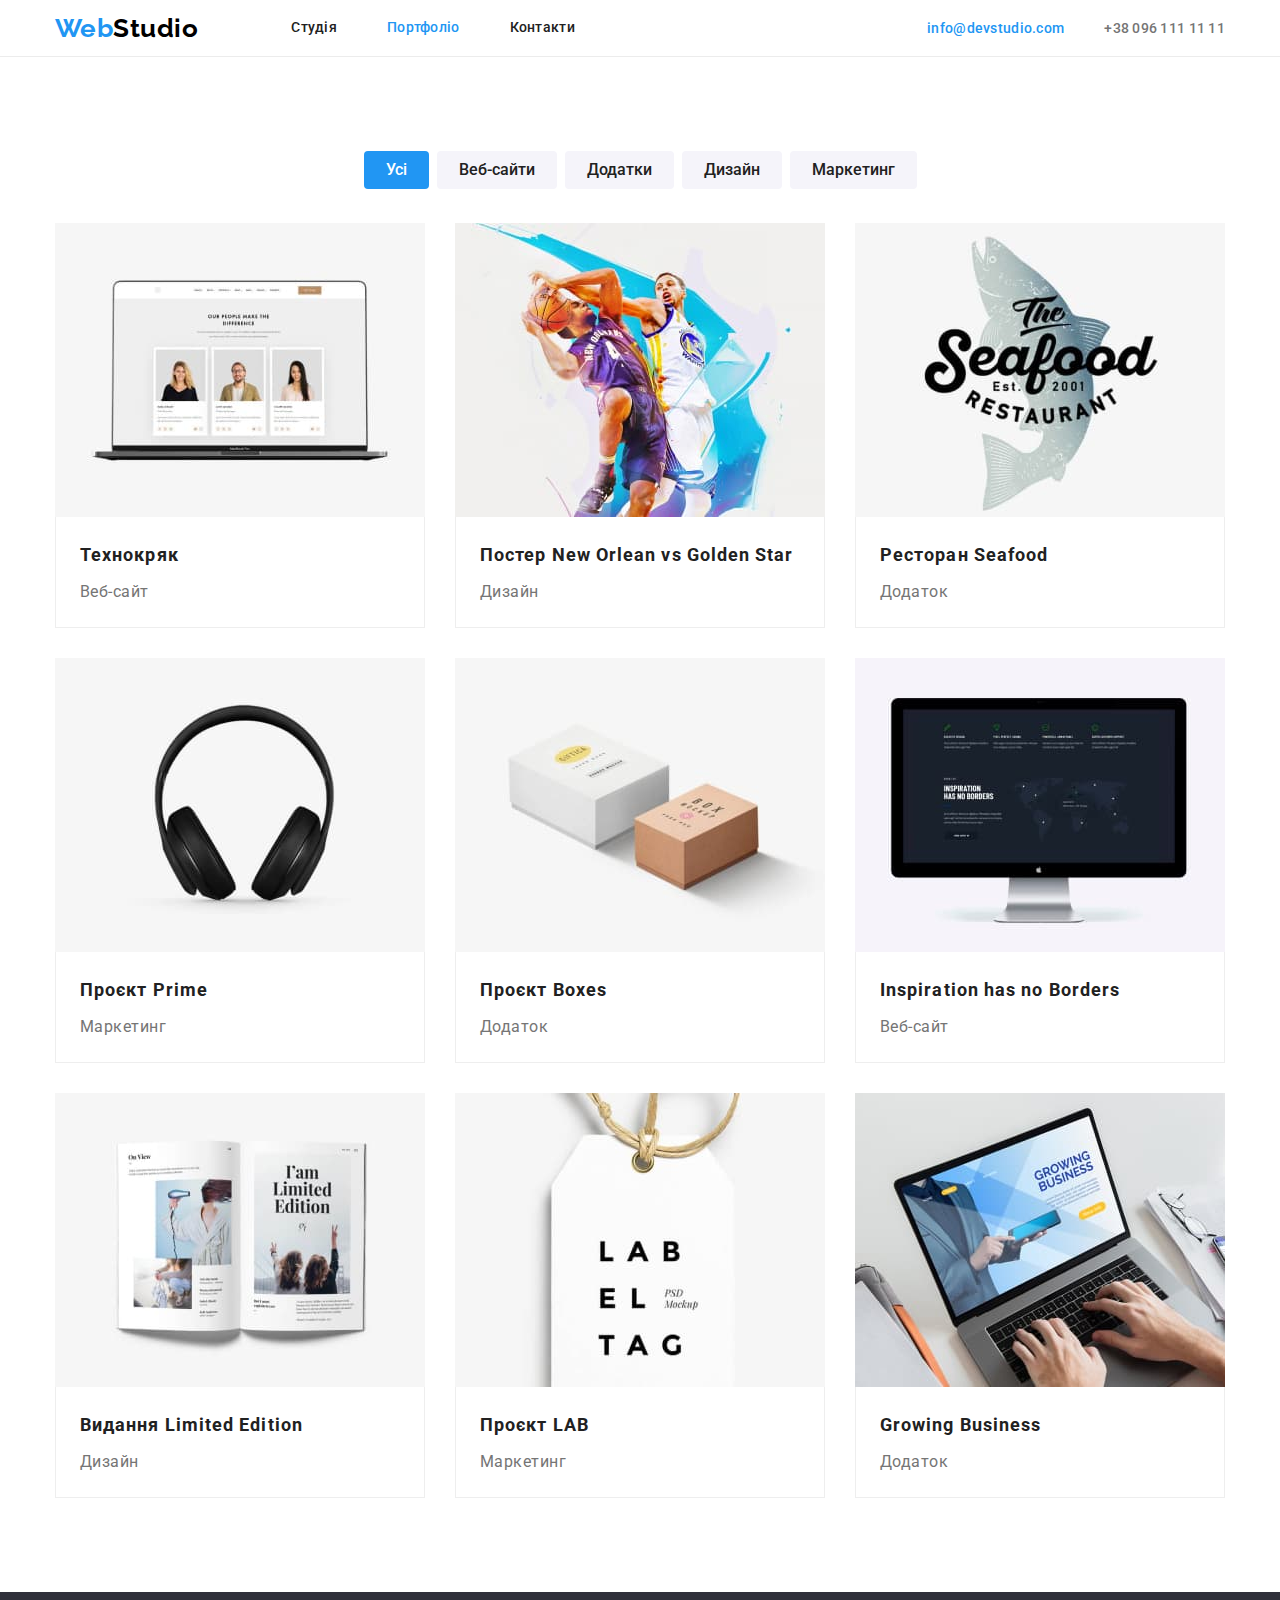
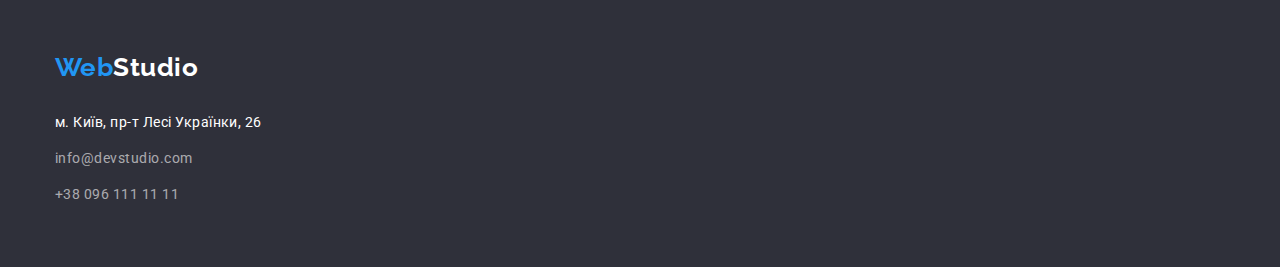
==== portfolio.html @ bfc23641 "hw4 start" ====
<!DOCTYPE html>
<html lang="uk">
<head>
    <meta charset="UTF-8">
    <meta http-equiv="X-UA-Compatible" content="IE=edge">
    <meta name="viewport" content="width=device-width, initial-scale=1.0">
    <title>WebStudio. Портфоліо</title>
    <link href="https://fonts.googleapis.com/css2?family=Raleway:wght@700&family=Roboto:wght@400;500;700;900&display=swap"
        rel="stylesheet">
    <link rel="stylesheet" href="https://cdnjs.cloudflare.com/ajax/libs/modern-normalize/1.1.0/modern-normalize.min.css">
    <link rel="stylesheet" href="./css/styles.css">
</head>
<body>
    <!--Page header-->
    <header class="page-header">
        <div class="container">
        <nav class="nav">
            <!--Logo-->
            <a href="/" class="logo">Web<span class="studio-header">Studio</span></a>
            <!--Links to other pages-->
            <ul class="site-nav list">
                <li class="item"><a href="./index.html" class="link">Студія</a></li>
                <li class="item"><a href="./portfolio.html" class="link current">Портфоліо</a></li>
                <li class="item"><a href="" class="link">Контакти</a></li>
            </ul>        
        <!--Contacts-->
        <ul class="contact-nav list">
            <li class="item"><a href="mailto:info@devstudio.com" class="link mail">info@devstudio.com</a></li>
            <li class="item"><a href="tel:+380961111111" class="link tel">+38 096 111 11 11</a></li>
        </ul>
        </nav>
        </div>
    </header>
    <!-- Main content -->
    <main>
        <section class="portfolio">
            <div class="container">
                <h1 hidden>Портфоліо</h1>
                <!-- Buttons -->
                <ul class="buttons list">
                    <li class="item"><button class="link all" type="button">Усі</button></li>
                    <li class="item"><button class="link" type="button">Веб-сайти</button></li>
                    <li class="item"><button class="link" type="button">Додатки</button></li>
                    <li class="item"><button class="link" type="button">Дизайн</button></li>
                    <li class="item"><button class="link" type="button">Маркетинг</button></li>
                </ul>
                <!-- Projects -->
                <ul class="works list">
                    <li class="item">
                        <article class="card">
                            <a href="" class="service">
                                <div class="thumb">
                                    <img src="./images/img1.jpg" alt="Фото людей на мніторі" width="370">
                                </div>
                                <div class="case">                                
                                    <h2 class="title">Технокряк</h2>
                                    <p class="text">Веб-сайт</p>
                                </div>
                            </a>
                        </article>
                    </li>
                    <li class="item">
                        <article class="card">
                            <a href="" class="service">
                                <div class="thumb">
                                    <img src="./images/img2.jpg" alt="Баскетболісти" width="370">
                                </div>
                                <div class="case">
                                    <h2 class="title">Постер New Orlean vs Golden Star</h2>
                                    <p class="text">Дизайн</p>
                                </div>
                            </a>
                        </article>
                    </li>
                    <li class="item">
                        <article class="card">
                            <a href="" class="service">
                                <div class="thumb">
                                    <img src="./images/img3.jpg" alt="Логотип ресторану" width="370">
                                </div>
                                <div class="case">
                                    <h2 class="title">Ресторан Seafood</h2>
                                    <p class="text">Додаток</p>
                                </div>
                            </a>
                        </article>
                    </li>
                    <li class="item">
                        <article class="card">
                            <a href="" class="service">
                                <div class="thumb">
                                    <img src="./images/img4.jpg" alt="Навухники" width="370">
                                </div>
                                <div class="case">
                                    <h2 class="title">Проєкт Prime</h2>
                                    <p class="text">Маркетинг</p>
                                </div>
                            </a>
                        </article>
                    </li>
                    <li class="item">
                        <article class="card">
                            <a href="" class="service">
                                <div class="thumb">
                                    <img src="./images/img5.jpg" alt="Коробки" width="370">
                                </div>
                                <div class="case">
                                    <h2 class="title">Проєкт Boxes</h2>
                                    <p class="text">Додаток</p>
                                </div>
                            </a>
                        </article>
                    </li>
                    <li class="item">
                        <article class="card">
                            <a href="" class="service">
                                <div class="thumb">
                                    <img src="./images/img6.jpg" alt="Монітор" width="370">
                                </div>
                                <div class="case">
                                    <h2 class="title">Inspiration has no Borders</h2>
                                    <p class="text">Веб-сайт</p>
                                </div>
                            </a>
                        </article>
                    </li>
                    <li class="item">
                        <article class="card">
                            <a href="" class="service">
                                <div class="thumb">
                                    <img src="./images/img7.jpg" alt="Журнал" width="370">
                                </div>
                                <div class="case">
                                    <h2 class="title">Видання Limited Edition</h2>
                                    <p class="text">Дизайн</p>
                                </div>
                            </a>
                        </article>
                    </li>
                    <li class="item">
                        <article class="card">
                            <a href="" class="service">
                                <div class="thumb">
                                    <img src="./images/img8.jpg" alt="Етикетка" width="370">
                                </div>
                                <div class="case">
                                    <h2 class="title">Проєкт LAB</h2>
                                    <p class="text">Маркетинг</p>
                                </div>
                            </a>
                        </article>
                    </li>
                    <li class="item">
                        <article class="card">
                            <a href="" class="service">
                                <div class="thumb">
                                    <img src="./images/img9.jpg" alt="Ноутбук" width="370">
                                </div>
                                <div class="case">
                                    <h2 class="title">Growing Business</h2>
                                    <p class="text">Додаток</p>
                                </div>
                        </a>
                        </article>
                    </li>
                </ul>                
            </div>
        </section>
    </main>
    <!-- Footer -->
    <footer class="footer">
        <div class="container">
            <a href="/" class="logo">Web<span class="studio-footer">Studio</span></a>
            <address class="address">
                <p class="map">м. Київ, пр-т Лесі Українки, 26</p>
                <a href="mailto:info@devstudio.com" class="link mail">info@devstudio.com</a>
                <a href="tel:+380961111111" class="link tel">+38 096 111 11 11</a>
            </address>
        </div>
    </footer>
</body>
</html>
---- css/styles.css ----
/* основной цвет текста #212121*/
/* вторичный цвет теста #757575*/
/* цвет акцента #2196F3*/
/* белый цвет текста #FFFFFF*/
/* черный цвет лого #000000*/
/* серый цвет текста в футере rgba(255, 255, 255, 0.6)*/
/* бэкграунд цвет основной #FFFFFF */
/* бэкграунд цвет второстепенный #F5F4FA */
/* бэкграунд цвет хедера #FFFFFF */
/* бэкграунд кнопок фильтра #F5F4FA */
/* бэкграунд цвет футера и героя #2F303A */
/* цвет ссылок футера rgba(255, 255, 255, 0.6) */

*,
*::before,
*::after {
    box-sizing: border-box;
}

:root {
    --primary-text-color: #212121;
    --secondary-text-color: #757575;
    --accent-color: #2196F3;
    --primary-white-color: #FFFFFF;
    --works-item-gap: 30px;
}

body {
    background-color: #FFFFFF;
    color: var(--primary-text-color);

    font-family: roboto, sans-serif;
    letter-spacing: 0.03em;
    font-weight: 500;
}

.list {
    list-style: none;

    padding: 0;
    margin: 0;
}

.page-header {
    border-bottom: 1px solid #ECECEC;
}

.container {
    margin-left: auto;
    margin-right: auto;
    padding-left: 15px;
    padding-right: 15px;
    width: 1200px;
}

img {
    display: block;
    min-width: 100%;
    height: auto;
}

/* Logo */
.logo {
    color: var(--accent-color);

    text-decoration: none;
    font-family: raleway, cursive;
    font-weight: 700;
    font-size: 26px;
    line-height: 1.19;
}

.studio-header {
    color: #000000;
}

.studio-footer {
    color: #FFFFFF;
}

.logo:hover,
.logo:focus {
    color: var(--accent-color);
}

/* Site nav */
.nav {
    display: flex;
    align-items: center;
}
.site-nav {
    display: flex;
    margin-left: 93px;
}

.site-nav .item:not(:last-child) {
    margin-right: 50px;
}

.site-nav .link {
    display: block;
    padding-top: 20px;
    padding-bottom: 20px;

    color: var(--primary-text-color);

    text-decoration: none;
    font-size: 14px;
    line-height: 1.14;
    letter-spacing: 0.02em;

    
}

.site-nav .link:hover,
.site-nav .link:focus {
    color: var(--accent-color);
}

.site-nav .current{
    color: var(--accent-color);
}

/* Contact nav */
.contact-nav {
    display: flex;
    margin-left: auto;
}

.contact-nav .item+ .item {
    padding-left: 40px;
}

.contact-nav .link {
    text-decoration: none;
    font-size: 14px;
    line-height: 1.14;
    letter-spacing: 0.02em;
}

.contact-nav .mail {
    color: var(--accent-color);
}

.contact-nav .tel {
    color: var(--secondary-text-color);
}

.contact-nav .link:hover,
.contact-nav .link:focus {
    color: var(--accent-color);
}

/* Hero */
.hero {
    background-color: #2F303A;
    text-align: center;
}

.hero .container {
    padding-top: 200px;
    padding-bottom: 200px;
    text-align: center;
}

.hero .title {
    color: #FFFFFF;

    font-weight: 900;
    font-size: 44px;
    line-height: 1.36;    
    letter-spacing: 0.06em;
    text-transform: uppercase;

    margin-top: 0;
    margin-bottom: 30px;
}

button {
    font-family: inherit;
}

.button {
    background-color: var(--accent-color);
    color: var(--primary-white-color);

    border-radius: 4px;
    padding: 10px 24px;
    text-align: center;
    min-width: 200px;
}

.hero .button {
    font-weight: 700;
    font-size: 16px;
    line-height: 1.88;
    align-items: center;
    text-align: center;
    letter-spacing: 0.06em;
}

.button:hover,
.button:focus {
    color: aqua;
    background-color: var(--secondary-text-color);
}

/* Section */
.section-title {
    color: var(--primary-text-color);

    font-weight: 700;
    font-size: 36px;
    line-height: 1.17;
    text-align: center;

    margin-top: 0;
    margin-bottom: 50px;
}

/* Features */
.advantage .container {
    margin-top: 94px;
    margin-bottom: 94px;
}
.feature .title {
    color: var(--primary-text-color);

    font-weight: 700;
    font-size: 14px;
    line-height: 1.14;
    text-transform: uppercase;

    margin-top: 0;
    margin-bottom: 10px;
}

.feature {
    display: flex;
}

.feature .item+ .item {
    padding-left: 30px;
}

.feature .text {
    color: var(--secondary-text-color);

    font-weight: 400;
    font-size: 14px;
    line-height: 1.71;

    margin-top: 0;
    margin-bottom: 0;
}

/* Team */
.team {
    background-color: #F5F4FA;
}

.team .container {
    margin-top: 94px;
    padding-top: 94px;
    padding-bottom: 94px;
}

.feature .name {
    font-size: 16px;
    line-height: 1.19;
    text-align: center;

    margin-top: 0px;
    margin-bottom: 10px;
}

.feature .cards {
    box-shadow: 0px 1px 3px rgba(0, 0, 0, 0.12), 0px 1px 1px rgba(0, 0, 0, 0.14), 0px 2px 1px rgba(0, 0, 0, 0.2);
    border-radius: 0 0 4px 4px;
    overflow: hidden;
}

.team .text {
    font-weight: 400;
    font-size: 16px;
    line-height: 1.19;
    text-align: center;
}

.cards .person {
    padding: 30px 0;
}

.feature .person {
    background-color: #FFFFFF;    
}

/* Filter */
.buttons {
    display: flex;
    align-items: center;
    justify-content: center;    
}

.buttons .item+ .item {
    padding-left: 8px;
}

.container .buttons {
    margin-top: 94px;
    margin-bottom: 34px;
}

.buttons .link {
    border-style: none;
    border-radius: 4px;
    padding: 6px 22px;
    text-align: center;

    color: var(--primary-text-color);
    background-color: #F5F4FA;

    font-weight: 500;
    font-size: 16px;
    line-height: 1.63;
    text-align: center;
}

.buttons .link:hover,
.buttons .link:focus {
    color: aqua;
    background-color: var(--secondary-text-color);
}

.buttons .all {
    background-color: var(--accent-color);
    color: var(--primary-white-color);
}

.buttons .link {
    cursor: pointer;
}

/* Portfolio */
.works {
    display: flex;
    flex-wrap: wrap;

    margin-left: calc(-1 * var(--works-item-gap));
    margin-top: calc( -1 * var(--works-item-gap));
}

.works .item {
    flex-basis: calc(100% / 3 - var(--works-item-gap));
    margin-left: var(--works-item-gap);
    margin-top: var(--works-item-gap);
}

.works .service {
    text-decoration: none;
}

.works .text {
    color: var(--secondary-text-color);

    font-weight: 400;
    font-size: 16px;
    line-height: 1.88;
}

.works .title {
    color: var(--primary-text-color);

    font-weight: 700;
    font-size: 18px;
    line-height: 2;
    letter-spacing: 0.06em;
}

/* Card */
.case .title {
    margin-top: 0;
    margin-bottom: 0;
}

.case .text {
    margin-top: 4px;
    margin-bottom: 0;
}

.card .case {
    padding: 20px 24px;
    border-left: 1px solid #EEEEEE;
    border-right: 1px solid #EEEEEE;
    border-bottom: 1px solid #EEEEEE;
}

.portfolio .container {
    margin-bottom: 94px;
}

/* Footer */
.footer {
    background-color: #2F303A;
}

.footer {
    padding-top: 60px;
    padding-bottom: 60px;
}

.address .map {
    color: #FFFFFF;

    margin-top: 0;
    margin-bottom: 0;
}

.address .link {
    text-decoration: none;
    color: rgba(255, 255, 255, 0.6);

    display: block;
}

.address .link:hover,
.address .link:focus {
    color: aqua;
    background-color: var(--secondary-text-color)
}

.address {
    font-style: normal;
    margin-top: 28px;
}

.address .map,
.address .link {
    font-weight: 400;
    font-size: 14px;
    line-height: 1.71;
}

.address .mail {
    margin-top: 12px;
    margin-bottom: 12px;
}
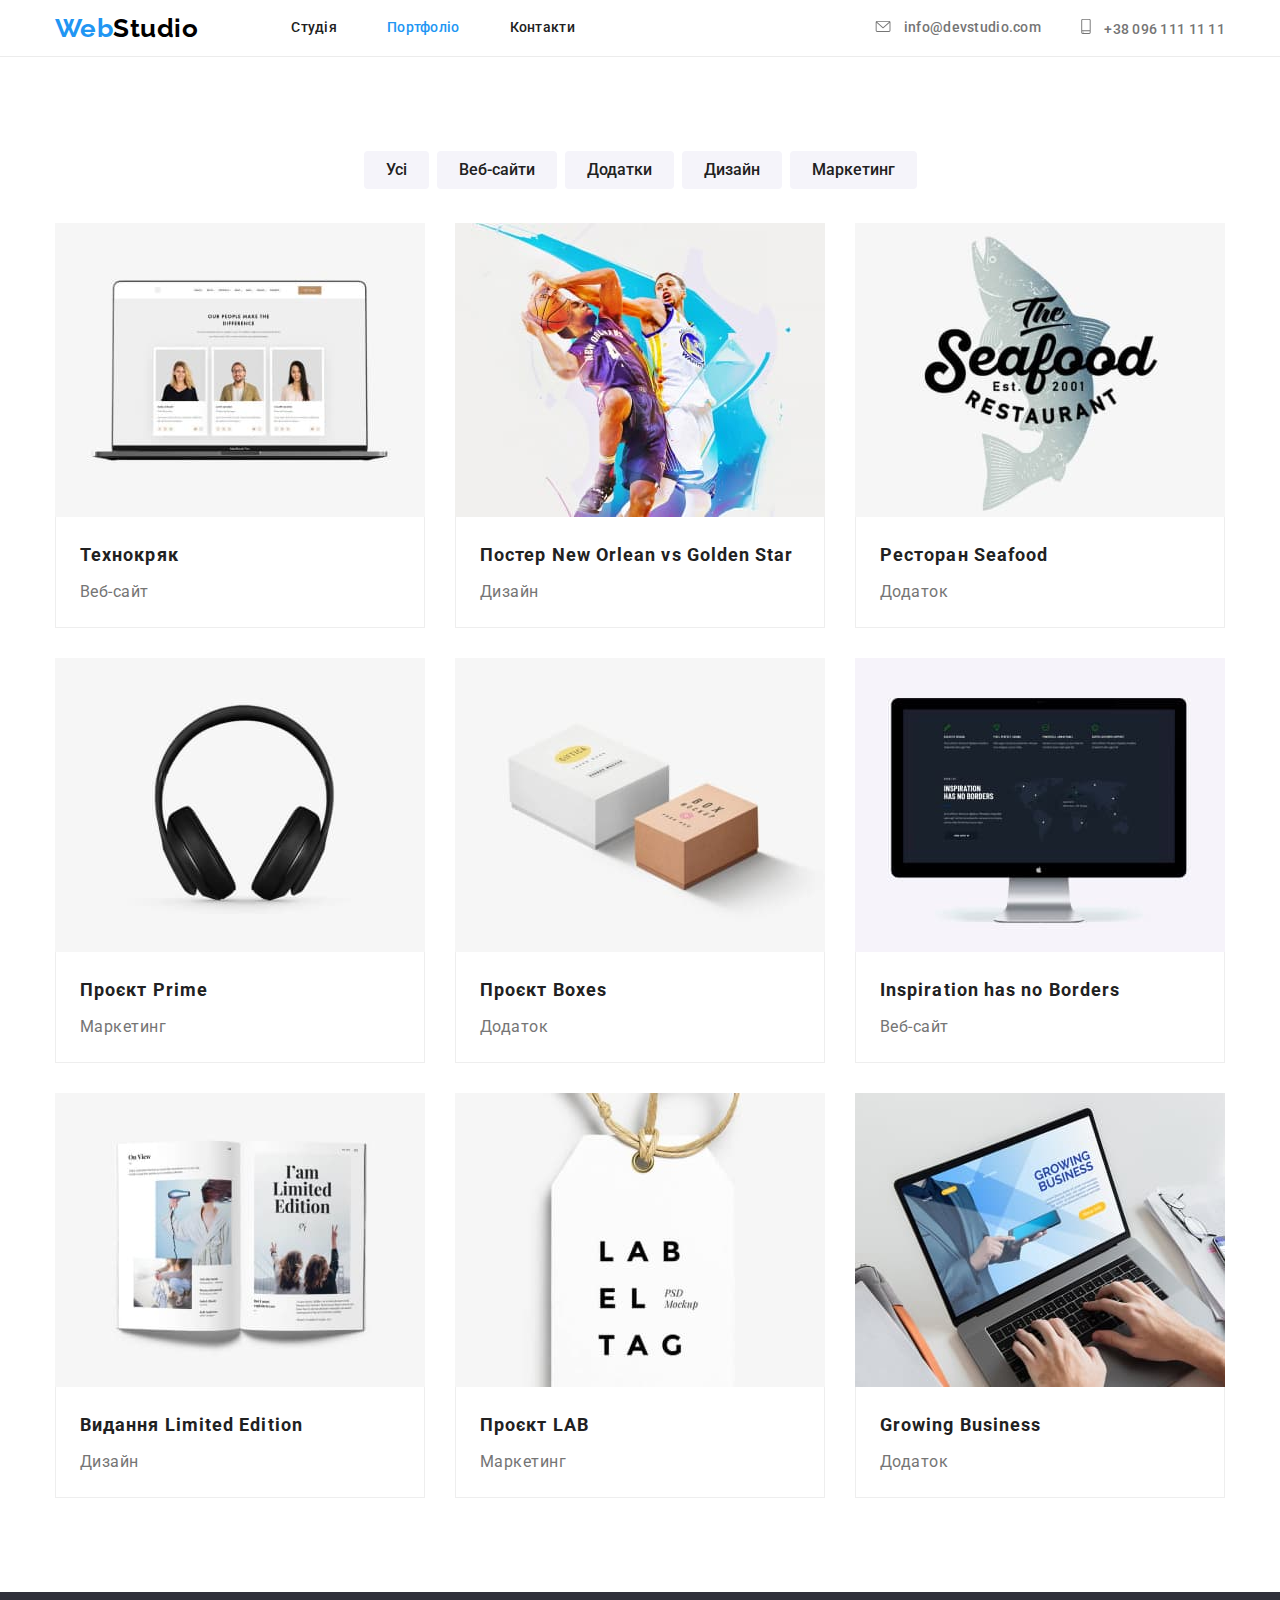
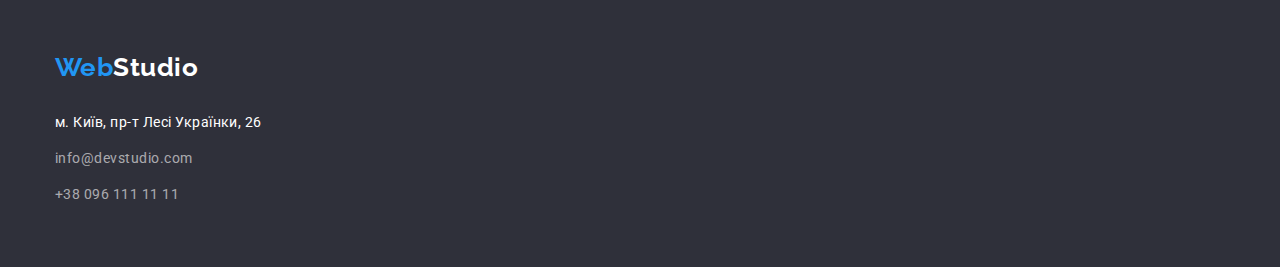
==== commit 9cd137ff: "hw4 header done" ====
--- a/portfolio.html
+++ b/portfolio.html
@@ -25,8 +25,22 @@
             </ul>        
         <!--Contacts-->
         <ul class="contact-nav list">
-            <li class="item"><a href="mailto:info@devstudio.com" class="link mail">info@devstudio.com</a></li>
-            <li class="item"><a href="tel:+380961111111" class="link tel">+38 096 111 11 11</a></li>
+            <li class="item">
+                <a href="mailto:info@devstudio.com" class="link mail">
+                    <svg class="icon" width="16" height="12">
+                        <use href="./images/icons.svg#envelope"></use>
+                    </svg>                    
+                    info@devstudio.com
+                </a>
+            </li>
+            <li class="item">
+                <a href="tel:+380961111111" class="link tel">
+                    <svg class="icon" width="10" height="16">
+                        <use href="./images/icons.svg#smartphone"></use>
+                    </svg>
+                    +38 096 111 11 11
+                </a>
+            </li>
         </ul>
         </nav>
         </div>
--- a/css/styles.css
+++ b/css/styles.css
@@ -10,6 +10,7 @@
 /* бэкграунд кнопок фильтра #F5F4FA */
 /* бэкграунд цвет футера и героя #2F303A */
 /* цвет ссылок футера rgba(255, 255, 255, 0.6) */
+/* цвет неактивной иконки #AFB1B8 */
 
 *,
 *::before,
@@ -23,6 +24,7 @@
     --accent-color: #2196F3;
     --primary-white-color: #FFFFFF;
     --works-item-gap: 30px;
+    --inactive-icon: #AFB1B8;
 }
 
 body {
@@ -136,13 +138,7 @@
     font-size: 14px;
     line-height: 1.14;
     letter-spacing: 0.02em;
-}
-
-.contact-nav .mail {
-    color: var(--accent-color);
-}
-
-.contact-nav .tel {
+
     color: var(--secondary-text-color);
 }
 
@@ -151,10 +147,23 @@
     color: var(--accent-color);
 }
 
+.contact-nav .icon {
+    fill: currentColor;
+    margin-right: 10px;
+}
+
 /* Hero */
 .hero {
+    max-width: 1600px;
+    height: 600px;
+    margin-left: auto;
+    margin-right: auto;
+
+    background-image: linear-gradient(rgba(47, 48, 58, 0.4),rgba(47, 48, 58, 0.4)),url(../images/banner.jpg);
     background-color: #2F303A;
-    text-align: center;
+    background-repeat: no-repeat;
+    background-size: cover;
+    background-position: center;
 }
 
 .hero .container {
@@ -184,6 +193,7 @@
     background-color: var(--accent-color);
     color: var(--primary-white-color);
 
+    border-style: none;
     border-radius: 4px;
     padding: 10px 24px;
     text-align: center;
@@ -201,8 +211,8 @@
 
 .button:hover,
 .button:focus {
-    color: aqua;
-    background-color: var(--secondary-text-color);
+    color: var(--accent-color);
+    background-color: var(--primary-white-color);
 }
 
 /* Section */
@@ -285,6 +295,7 @@
     font-size: 16px;
     line-height: 1.19;
     text-align: center;
+    margin-bottom: 16px;
 }
 
 .cards .person {
@@ -293,6 +304,42 @@
 
 .feature .person {
     background-color: #FFFFFF;    
+}
+
+.team-soc-list {
+    display: flex;
+    justify-content: center;
+    align-items: center;
+}
+
+.team-soc-items {
+    width: 44px;
+    height: 44px;
+}
+
+.team-soc-items:not(:last-child) {
+    margin-right: 10px;
+}
+
+.team-soc-link {
+    width: 100%;
+    height: 100%;
+    display: flex;
+    border-radius: 50%;
+    justify-content: center;
+    align-items: center;
+}
+
+.team-soc-link:hover {
+    background-color: var(--accent-color);
+}
+
+.team-soc-link:hover .team-soc-icons {
+    fill: var(--primary-white-color);
+}
+
+.team-soc-icons {
+    fill: var(--inactive-icon);
 }
 
 /* Filter */
@@ -328,13 +375,8 @@
 
 .buttons .link:hover,
 .buttons .link:focus {
-    color: aqua;
-    background-color: var(--secondary-text-color);
-}
-
-.buttons .all {
+    color: var(--primary-white-color);
     background-color: var(--accent-color);
-    color: var(--primary-white-color);
 }
 
 .buttons .link {
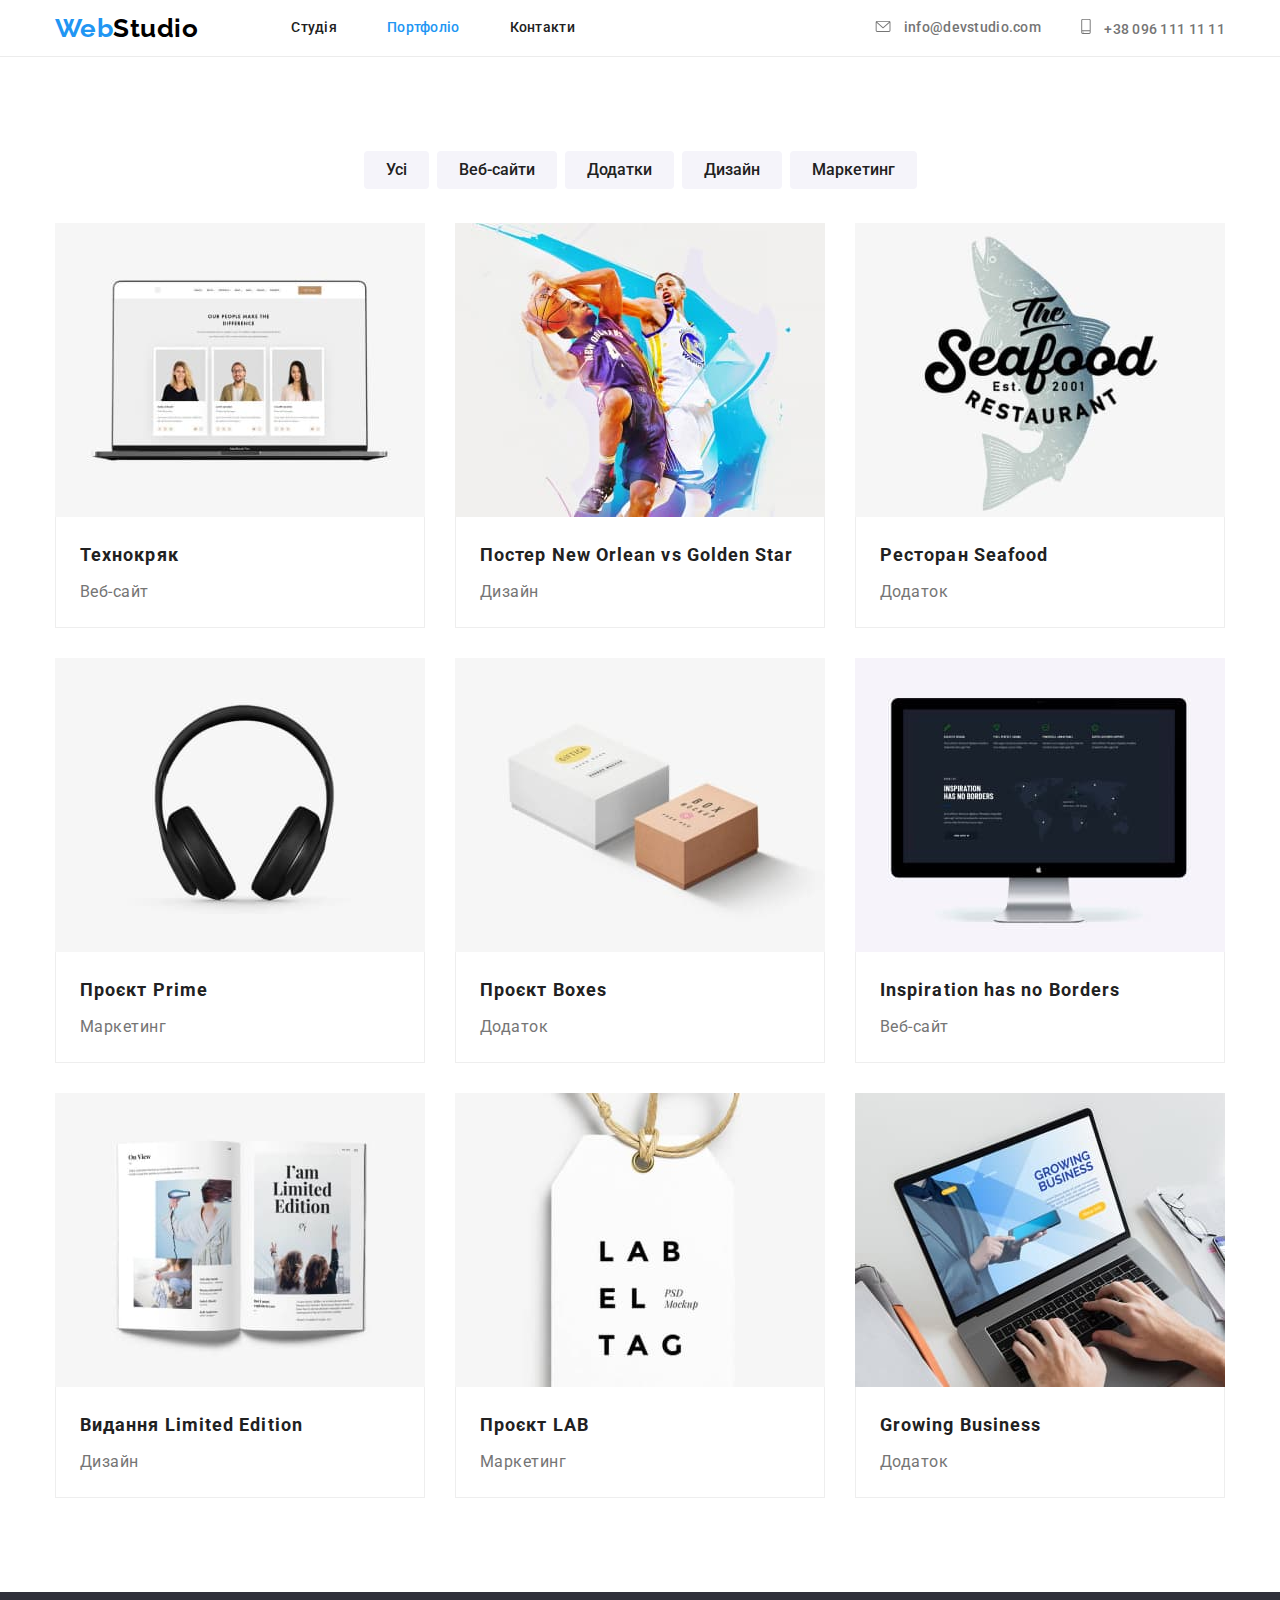
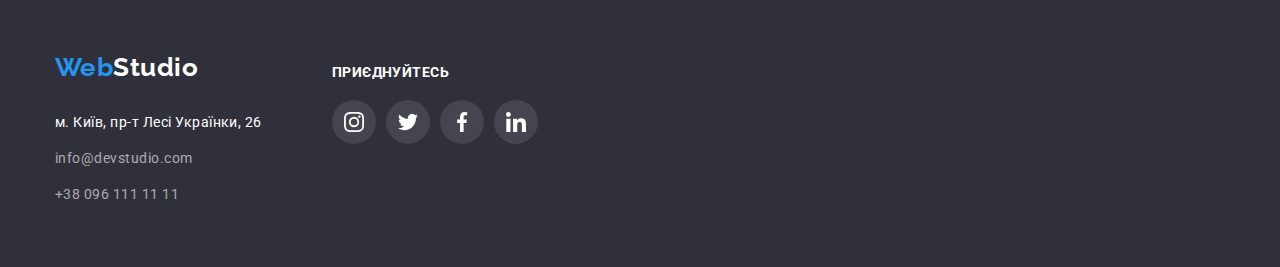
==== commit ce265a9e: "hw4 done" ====
--- a/portfolio.html
+++ b/portfolio.html
@@ -184,12 +184,51 @@
     <!-- Footer -->
     <footer class="footer">
         <div class="container">
-            <a href="/" class="logo">Web<span class="studio-footer">Studio</span></a>
-            <address class="address">
-                <p class="map">м. Київ, пр-т Лесі Українки, 26</p>
-                <a href="mailto:info@devstudio.com" class="link mail">info@devstudio.com</a>
-                <a href="tel:+380961111111" class="link tel">+38 096 111 11 11</a>
-            </address>
+            <div class="footer-contacts">
+                <a href="/" class="logo">Web<span class="studio-footer">Studio</span></a>
+                <address class="address">
+                    <p class="map">м. Київ, пр-т Лесі Українки, 26</p>
+                    <a href="mailto:info@devstudio.com" class="link mail">info@devstudio.com</a>
+                    <a href="tel:+380961111111" class="link tel">+38 096 111 11 11</a>
+                </address>
+            </div>
+            <div class="footer-join">
+                <h3 class="title">приєднуйтесь</h3>
+                <ul class="footer-join-list list">
+                    <li class="footer-soc-items">
+                        <a href="#" class="footer-soc-link link">
+                            <svg width="20" height="20" class="footer-soc-icons">
+                                <use href="./images/icons.svg#instagram"></use>
+                            </svg>
+                        </a>
+                    </li>
+                    </li>
+                    <li class="footer-soc-items">
+                        <a href="#" class="footer-soc-link link">
+                            <svg width="20" height="20" class="footer-soc-icons">
+                                <use href="./images/icons.svg#twitter"></use>
+                            </svg>
+                        </a>
+                    </li>
+                    </li>
+                    <li class="footer-soc-items">
+                        <a href="#" class="footer-soc-link link">
+                            <svg width="20" height="20" class="footer-soc-icons">
+                                <use href="./images/icons.svg#facebook"></use>
+                            </svg>
+                        </a>
+                    </li>
+                    </li>
+                    <li class="footer-soc-items">
+                        <a href="#" class="footer-soc-link link">
+                            <svg width="20" height="20" class="footer-soc-icons">
+                                <use href="./images/icons.svg#linkedin"></use>
+                            </svg>
+                        </a>
+                    </li>
+                    </li>
+                </ul>
+            </div>
         </div>
     </footer>
 </body>
--- a/css/styles.css
+++ b/css/styles.css
@@ -7,7 +7,6 @@
 /* бэкграунд цвет основной #FFFFFF */
 /* бэкграунд цвет второстепенный #F5F4FA */
 /* бэкграунд цвет хедера #FFFFFF */
-/* бэкграунд кнопок фильтра #F5F4FA */
 /* бэкграунд цвет футера и героя #2F303A */
 /* цвет ссылок футера rgba(255, 255, 255, 0.6) */
 /* цвет неактивной иконки #AFB1B8 */
@@ -25,6 +24,7 @@
     --primary-white-color: #FFFFFF;
     --works-item-gap: 30px;
     --inactive-icon: #AFB1B8;
+    --secondary-background-color: #F5F4FA;
 }
 
 body {
@@ -264,9 +264,21 @@
     margin-bottom: 0;
 }
 
+.advantage-card {
+    width: 270px;
+    height: 120px;
+    background-color: var(--secondary-background-color);
+    border-radius: 4px;
+    margin-bottom: 30px;
+    margin-right: 0;
+    display: flex;
+    justify-content: center;
+    align-items: center;
+}
+
 /* Team */
 .team {
-    background-color: #F5F4FA;
+    background-color: var(--secondary-background-color);
 }
 
 .team .container {
@@ -342,6 +354,49 @@
     fill: var(--inactive-icon);
 }
 
+.clients-items:not(:last-child) {
+    margin-right: 30px;
+}
+
+/* Clients */
+.regular-clients {
+    padding-top: 94px;
+    padding-bottom: 94px;
+}
+
+.clients-list {
+    display: flex;
+    justify-content: center;
+    align-items: center;
+}
+
+.clients-items {
+    width: 170px;
+    height: 92px;
+    border: 1px solid var(--inactive-icon);
+    border-radius: 4px;
+}
+
+.clients-link {
+    width: 100%;
+    height: 100%;
+    display: flex;
+    justify-content: center;
+    align-items: center;
+}
+
+.clients-items:hover {
+    border: 1px solid var(--accent-color);
+}
+
+.clients-items:hover .clients-icons {
+    fill: var(--accent-color);
+}
+
+.clients-icons {
+    fill: var(--inactive-icon);
+}
+
 /* Filter */
 .buttons {
     display: flex;
@@ -365,7 +420,7 @@
     text-align: center;
 
     color: var(--primary-text-color);
-    background-color: #F5F4FA;
+    background-color: var(--secondary-background-color);
 
     font-weight: 500;
     font-size: 16px;
@@ -377,6 +432,7 @@
 .buttons .link:focus {
     color: var(--primary-white-color);
     background-color: var(--accent-color);
+    box-shadow: 0px 4px 4px rgba(0, 0, 0, 0.25);
 }
 
 .buttons .link {
@@ -396,6 +452,10 @@
     flex-basis: calc(100% / 3 - var(--works-item-gap));
     margin-left: var(--works-item-gap);
     margin-top: var(--works-item-gap);
+}
+
+.works .item:hover {
+    box-shadow: 0px 4px 4px rgba(0, 0, 0, 0.25);
 }
 
 .works .service {
@@ -467,8 +527,7 @@
 
 .address .link:hover,
 .address .link:focus {
-    color: aqua;
-    background-color: var(--secondary-text-color)
+    color: var(--accent-color);
 }
 
 .address {
@@ -486,4 +545,64 @@
 .address .mail {
     margin-top: 12px;
     margin-bottom: 12px;
+}
+
+.footer .container {
+    display: flex;
+}
+
+.footer .title {
+    margin: 0;
+    margin-bottom: 20px;
+
+    font-family: 'Roboto';
+    font-style: normal;
+    font-weight: 700;
+    font-size: 14px;
+    line-height: 16px;
+    letter-spacing: 0.03em;
+    text-transform: uppercase;
+    
+    color: #FFFFFF;
+}
+
+.footer-join {
+    margin-left: 70px;
+    margin-top: 12px;
+}
+
+.footer-join-list {
+    display: flex;
+    justify-content: center;
+    align-items: center;
+}
+
+.footer-soc-items {
+    width: 44px;
+    height: 44px;
+}
+
+.footer-soc-items:not(:last-child) {
+    margin-right: 10px;
+}
+
+.footer-soc-link {
+    width: 100%;
+    height: 100%;
+    display: flex;
+    justify-content: center;
+    align-items: center;
+    border-radius: 50%;
+}
+
+.footer-soc-link {
+    background-color: rgba(255, 255, 255, 0.1);
+}
+
+.footer-soc-link:hover {
+    background-color: var(--accent-color)
+}
+
+.footer-soc-icons {
+    fill: var(--primary-white-color);
 }